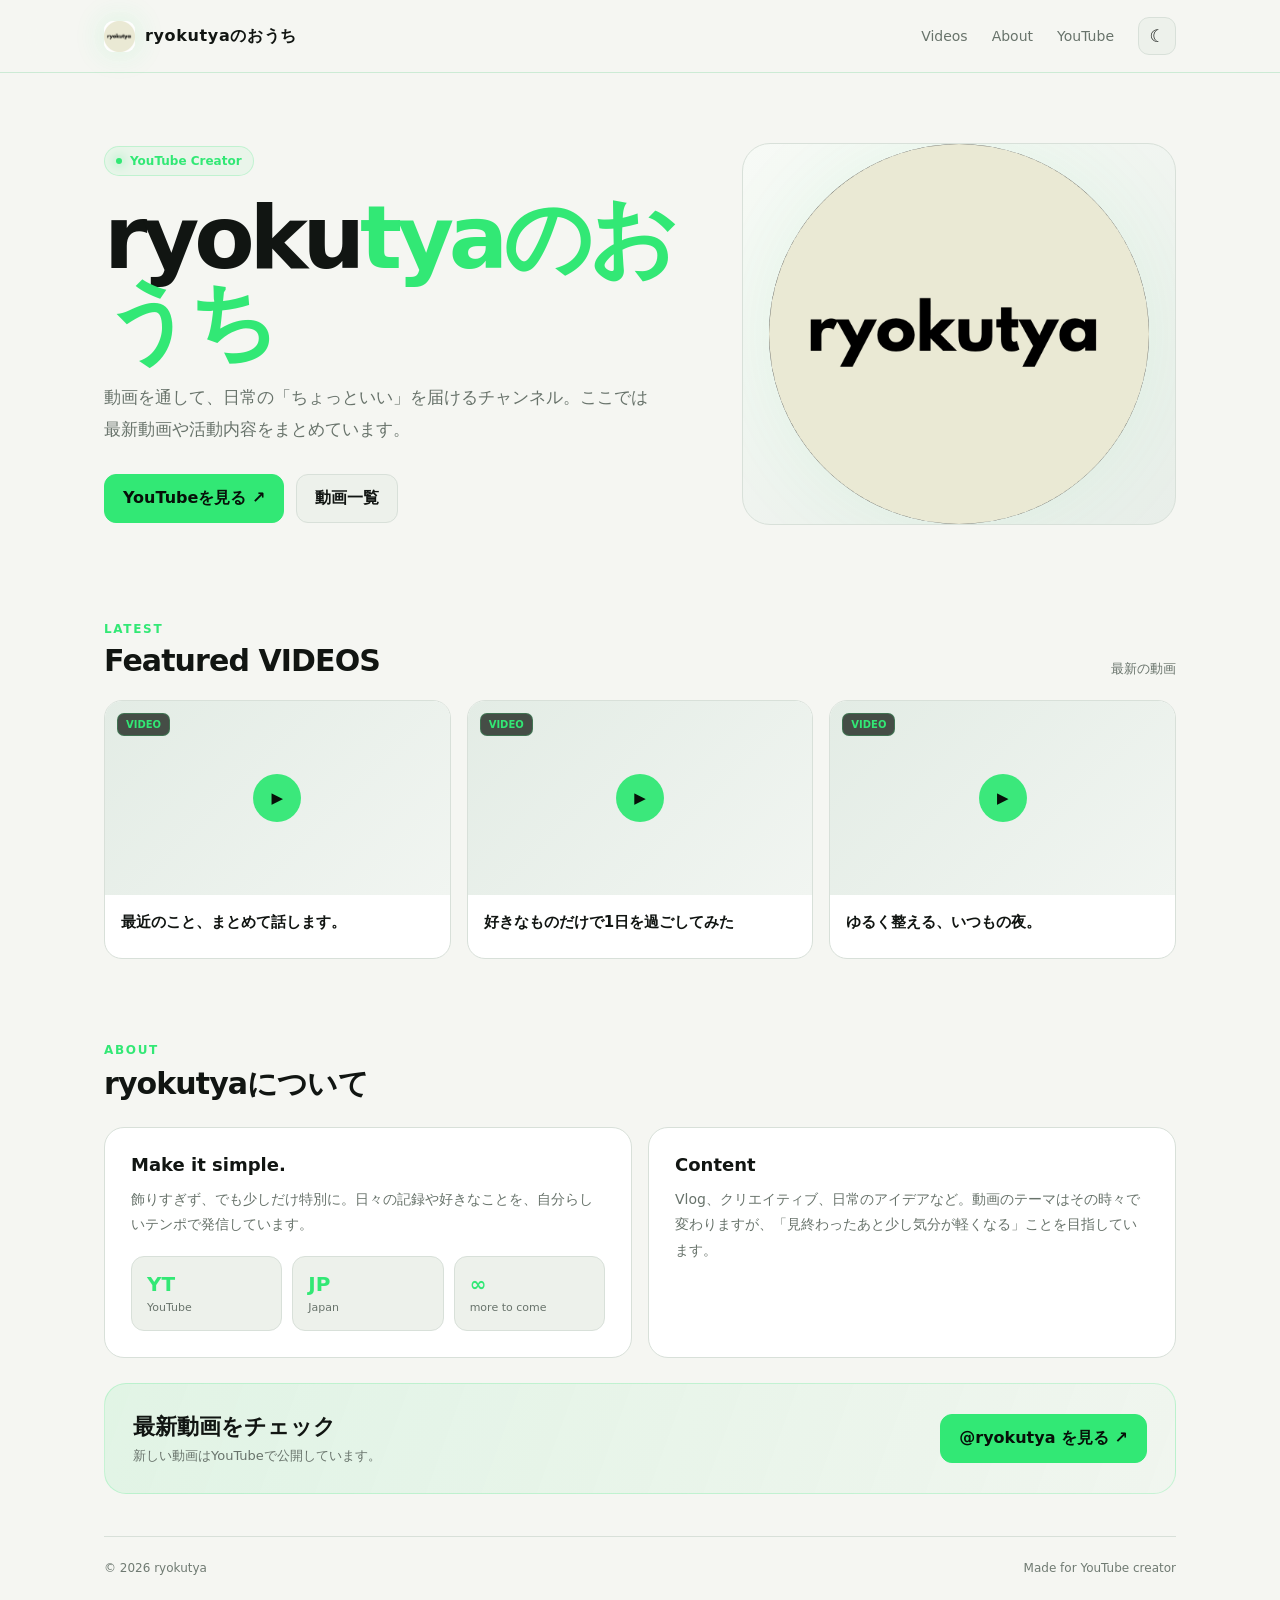
==== index.html @ 17ab6f8a "名前を変更" ====
<!DOCTYPE html>
<html lang="ja">

<head>
    <meta http-equiv="Content-Type" content="text/html; charset=UTF-8">

    <meta name="viewport" content="width=device-width,initial-scale=1">
    <title>ryokutya — YouTube Channel</title>
    <link rel="stylesheet" href="style.css">
</head>

<body class="light">
    <div class="app">
        <header>
            <nav class="nav"><a class="brand"
                    href="#top"><span
                        class="mark"><img alt="ryokutya" src="icon-black.png"></span><span>ryokutyaのおうち</span></a>
                <div class="navlinks"><a
                        href="#videos">Videos</a><a
                        href="#about">About</a><a
                        href="#subscribe">YouTube</a><button
                        class="theme-toggle" id="themeToggle" aria-label="ダークモードに切り替える"><span class="theme-icon"
                            id="themeIcon">☾</span></button></div>
            </nav>
        </header>
        <main id="top">
            <section class="hero">
                <div>
                    <div class="eyebrow reveal"><span class="dot"></span> YouTube Creator</div>
                    <h1 class="reveal reveal-delay-1">ryoku<span>tyaのおうち</span></h1>
                    <p class="lead reveal reveal-delay-2">動画を通して、日常の「ちょっといい」を届けるチャンネル。ここでは最新動画や活動内容をまとめています。
                    </p>
                    <div class="actions reveal reveal-delay-3"><a class="btn primary"
                            href="https://www.youtube.com/channel/UCPVfHYzoLzMQmktLtxaW4mQ" target="_blank"
                            rel="noreferrer">YouTubeを見る ↗</a><a class="btn"
                            href="#videos">動画一覧</a>
                    </div>
                </div>
                <div class="visual reveal"><img alt="ryokutya"
                    style="width:min(88%,430px);aspect-ratio:1;display:block;object-fit:contain;border-radius:50%;box-shadow:0 0 90px rgba(50,232,117,.08)"
                    src="icon-black.png">
                </div>
            </section>
            <section id="videos">
                <div class="section-head reveal">
                    <div>
                        <div class="kicker">Latest</div>
                        <h2 class="section-title">Featured VIDEOS</h2>
                    </div><span class="muted">最新の動画</span>
                </div>
                <div class="videos">
                    <article class="card reveal">
                        <div class="thumb"><span class="tag">VIDEO</span></div>
                        <div class="card-body">
                            <h3>最近のこと、まとめて話します。</h3>
                        </div>
                    </article>
                    <article class="card reveal reveal-delay-1">
                        <div class="thumb"><span class="tag">VIDEO</span></div>
                        <div class="card-body">
                            <h3>好きなものだけで1日を過ごしてみた</h3>
                        </div>
                    </article>
                    <article class="card reveal reveal-delay-2">
                        <div class="thumb"><span class="tag">VIDEO</span></div>
                        <div class="card-body">
                            <h3>ゆるく整える、いつもの夜。</h3>
                        </div>
                    </article>
                </div>
            </section>
            <section id="about">
                <div class="section-head reveal">
                    <div>
                        <div class="kicker">About</div>
                        <h2 class="section-title">ryokutyaについて</h2>
                    </div>
                </div>
                <div class="about">
                    <div class="panel reveal">
                        <h3>Make it simple.</h3>
                        <p>飾りすぎず、でも少しだけ特別に。日々の記録や好きなことを、自分らしいテンポで発信しています。</p>
                        <div class="stats">
                            <div class="stat"><strong>YT</strong><span>YouTube</span></div>
                            <div class="stat"><strong>JP</strong><span>Japan</span></div>
                            <div class="stat"><strong>∞</strong><span>more to come</span></div>
                        </div>
                    </div>
                    <div class="panel reveal reveal-delay-1">
                        <h3>Content</h3>
                        <p>Vlog、クリエイティブ、日常のアイデアなど。動画のテーマはその時々で変わりますが、「見終わったあと少し気分が軽くなる」ことを目指しています。</p>
                    </div>
                </div>
                <div class="cta reveal" id="subscribe">
                    <div>
                        <h2>最新動画をチェック</h2>
                        <p>新しい動画はYouTubeで公開しています。</p>
                    </div><a class="btn primary" href="https://www.youtube.com/channel/UCPVfHYzoLzMQmktLtxaW4mQ"
                        target="_blank" rel="noreferrer">@ryokutya を見る ↗</a>
                </div>
            </section>
            <footer><span>© 2026 ryokutya</span><span>Made for YouTube creator</span></footer>
        </main>
    </div>
    <script src="script.js"></script>
</body>

</html>
---- style.css ----
:root {
    color-scheme: dark;
    --bg: #080b09;
    --surface: #0e1310;
    --surface2: #141a16;
    --text: #f2f5f2;
    --muted: #9aa59d;
    --green: #32e875;
    --border: #243128
}

body.light {
    color-scheme: light;
    --bg: #f5f6f2;
    --surface: #ffffff;
    --surface2: #edf1eb;
    --text: #111512;
    --muted: #68736b;
    --border: #d8e0d9
}

body.light header {
    background: rgba(245, 246, 242, .88);
    border-bottom-color: rgba(25, 185, 87, .18)
}

body.light .visual {
    background: radial-gradient(circle at 50% 40%, rgba(50, 232, 117, .18), transparent 43%), linear-gradient(145deg, #f7faf6, #e8eee9)
}

body.light .thumb {
    background: linear-gradient(135deg, #e3ece5, #f1f5f1)
}

* {
    box-sizing: border-box
}

html {
    scroll-behavior: smooth
}

body {
    margin: 0;
    background: var(--bg);
    color: var(--text);
    font-family: "Noto Sans JP", system-ui, -apple-system, BlinkMacSystemFont, "Segoe UI", sans-serif;
    transition: background-color .35s, color .35s
}

button,
a {
    font: inherit
}

a {
    color: inherit;
    text-decoration: none
}

.app {
    min-height: 100vh;
    background: var(--bg);
    transition: background-color .35s
}

header {
    position: sticky;
    top: 0;
    z-index: 10;
    border-bottom: 1px solid rgba(50, 232, 117, .13);
    background: rgba(8, 11, 9, .88);
    backdrop-filter: blur(18px)
}

.nav {
    max-width: 1120px;
    margin: auto;
    height: 72px;
    padding: 0 24px;
    display: flex;
    align-items: center;
    justify-content: space-between
}

.brand {
    display: flex;
    align-items: center;
    gap: 10px;
    font-weight: 800;
    letter-spacing: .04em
}

.mark {
    width: 31px;
    height: 31px;
    border-radius: 9px;
    overflow: hidden;
    display: block;
    box-shadow: 0 0 30px rgba(50, 232, 117, .18)
}

.mark img {
    width: 100%;
    height: 100%;
    display: block;
    object-fit: cover
}

.navlinks {
    display: flex;
    align-items: center;
    gap: 24px;
    color: var(--muted);
    font-size: 14px
}

.navlinks a:hover {
    color: var(--text)
}

.theme-toggle {
    width: 38px;
    height: 38px;
    padding: 0;
    border: 1px solid var(--border);
    border-radius: 11px;
    background: var(--surface2);
    color: var(--text);
    display: grid;
    place-items: center;
    cursor: pointer;
    transition: .2s
}

.theme-toggle:hover {
    border-color: var(--green);
    transform: translateY(-2px)
}

.theme-icon {
    font-size: 17px;
    line-height: 1
}

main {
    max-width: 1120px;
    margin: auto;
    padding: 0 24px 70px
}

.hero {
    min-height: 500px;
    display: grid;
    grid-template-columns: 1.15fr .85fr;
    gap: 50px;
    align-items: center;
    padding: 70px 0 55px
}

.eyebrow {
    display: inline-flex;
    align-items: center;
    gap: 8px;
    padding: 7px 11px;
    border: 1px solid rgba(50, 232, 117, .22);
    background: rgba(50, 232, 117, .06);
    border-radius: 999px;
    color: var(--green);
    font-size: 12px;
    font-weight: 700
}

.dot {
    width: 6px;
    height: 6px;
    border-radius: 50%;
    background: var(--green);
    box-shadow: 0 0 12px var(--green)
}

h1 {
    font-size: 88px;
    line-height: .95;
    letter-spacing: -.06em;
    margin: 20px 0 18px
}

h1 span {
    color: var(--green)
}

.lead {
    max-width: 560px;
    color: var(--muted);
    font-size: 17px;
    line-height: 1.9;
    margin: 0 0 28px
}

.actions {
    display: flex;
    gap: 12px;
    flex-wrap: wrap
}

.btn {
    padding: 13px 18px;
    border-radius: 12px;
    border: 1px solid var(--border);
    background: var(--surface2);
    font-weight: 700;
    cursor: pointer;
    transition: .2s
}

.btn.primary {
    background: var(--green);
    color: #071009;
    border-color: var(--green)
}

.btn:hover {
    transform: translateY(-2px);
    border-color: var(--green)
}

.visual {
    position: relative;
    min-height: 350px;
    border: 1px solid var(--border);
    border-radius: 28px;
    background: radial-gradient(circle at 50% 40%, rgba(50, 232, 117, .16), transparent 43%), linear-gradient(145deg, #101711, #090c0a);
    overflow: hidden;
    display: grid;
    place-items: center
}

section {
    padding: 42px 0
}

.section-head {
    display: flex;
    justify-content: space-between;
    align-items: end;
    margin-bottom: 22px
}

.kicker {
    color: var(--green);
    font-size: 12px;
    font-weight: 800;
    letter-spacing: .14em;
    text-transform: uppercase
}

.section-title {
    font-size: 30px;
    margin: 7px 0 0;
    letter-spacing: -.03em
}

.muted {
    color: var(--muted);
    font-size: 13px
}

.videos {
    display: grid;
    grid-template-columns: repeat(3, 1fr);
    gap: 16px
}

.card {
    border: 1px solid var(--border);
    border-radius: 18px;
    background: var(--surface);
    overflow: hidden;
    transition: .2s
}

.card:hover {
    transform: translateY(-3px);
    border-color: rgba(50, 232, 117, .45)
}

.thumb {
    aspect-ratio: 16/9;
    background: linear-gradient(135deg, #172119, #0b100d);
    position: relative;
    display: grid;
    place-items: center
}

.thumb:after {
    content: "▶";
    width: 48px;
    height: 48px;
    border-radius: 50%;
    display: grid;
    place-items: center;
    background: rgba(50, 232, 117, .95);
    color: #071009;
    font-size: 15px
}

.tag {
    position: absolute;
    left: 12px;
    top: 12px;
    padding: 5px 8px;
    border-radius: 7px;
    background: rgba(7, 16, 9, .72);
    border: 1px solid rgba(50, 232, 117, .25);
    color: var(--green);
    font-size: 10px;
    font-weight: 800
}

.card-body {
    padding: 16px
}

.card h3 {
    font-size: 15px;
    line-height: 1.55;
    margin: 0 0 7px
}

.card p {
    margin: 0;
    color: var(--muted);
    font-size: 12px
}

.about {
    display: grid;
    grid-template-columns: 1fr 1fr;
    gap: 16px
}

.panel {
    border: 1px solid var(--border);
    border-radius: 20px;
    padding: 26px;
    background: var(--surface)
}

.panel h3 {
    margin: 0 0 12px;
    font-size: 18px
}

.panel p {
    color: var(--muted);
    line-height: 1.85;
    font-size: 14px;
    margin: 0
}

.stats {
    display: grid;
    grid-template-columns: repeat(3, 1fr);
    gap: 10px;
    margin-top: 18px
}

.stat {
    padding: 15px;
    border-radius: 13px;
    background: var(--surface2);
    border: 1px solid var(--border)
}

.stat strong {
    display: block;
    font-size: 20px;
    color: var(--green)
}

.stat span {
    font-size: 11px;
    color: var(--muted)
}

.cta {
    margin-top: 25px;
    padding: 28px;
    border-radius: 22px;
    border: 1px solid rgba(50, 232, 117, .22);
    background: linear-gradient(110deg, rgba(50, 232, 117, .1), rgba(50, 232, 117, .025));
    display: flex;
    justify-content: space-between;
    align-items: center;
    gap: 20px
}

.cta h2 {
    margin: 0 0 5px;
    font-size: 22px
}

.cta p {
    margin: 0;
    color: var(--muted);
    font-size: 13px
}

footer {
    border-top: 1px solid var(--border);
    padding: 24px 0;
    color: #6f7a72;
    font-size: 12px;
    display: flex;
    justify-content: space-between
}

.reveal {
    opacity: 0;
    transform: translateY(28px);
    transition: opacity .7s ease, transform .7s cubic-bezier(.22, 1, .36, 1)
}

.reveal.is-visible {
    opacity: 1;
    transform: translateY(0)
}

.reveal-delay-1 {
    transition-delay: .08s
}

.reveal-delay-2 {
    transition-delay: .16s
}

.reveal-delay-3 {
    transition-delay: .24s
}

@media(prefers-reduced-motion:reduce) {
    .reveal {
        opacity: 1;
        transform: none;
        transition: none
    }
}

@media(max-width:760px) {
    .nav {
        height: auto;
        padding-top: 12px;
        padding-bottom: 12px;
        flex-direction: column;
        align-items: stretch;
        gap: 10px
    }

    .navlinks {
        display: flex;
        justify-content: space-between;
        gap: 12px;
        font-size: 13px
    }

    .hero {
        grid-template-columns: 1fr;
        min-height: 0;
        gap: 28px;
        padding: 48px 0 36px
    }

    .visual {
        display: none
    }

    .videos {
        grid-template-columns: repeat(2, minmax(0, 1fr))
    }

    .about {
        grid-template-columns: 1fr
    }

    .cta {
        align-items: flex-start;
        flex-direction: column
    }

    main {
        padding: 0 17px 45px
    }

    .nav {
        padding: 0 17px
    }

    .stats {
        grid-template-columns: 1fr 1fr 1fr
    }
}

@media(max-width:560px) {
    h1 {
        font-size: 56px
    }

    .videos {
        grid-template-columns: 1fr
    }

    .section-head {
        align-items: flex-start;
        gap: 12px
    }

    .section-title {
        font-size: 25px
    }

    .muted {
        white-space: nowrap
    }

    .cta {
        padding: 22px
    }

    footer {
        flex-direction: column;
        gap: 8px
    }
}

@media(max-width:380px) {
    .navlinks {
        gap: 8px;
        font-size: 12px
    }

    h1 {
        font-size: 48px
    }

    .btn {
        padding: 12px 14px
    }

    .panel {
        padding: 20px
    }
}
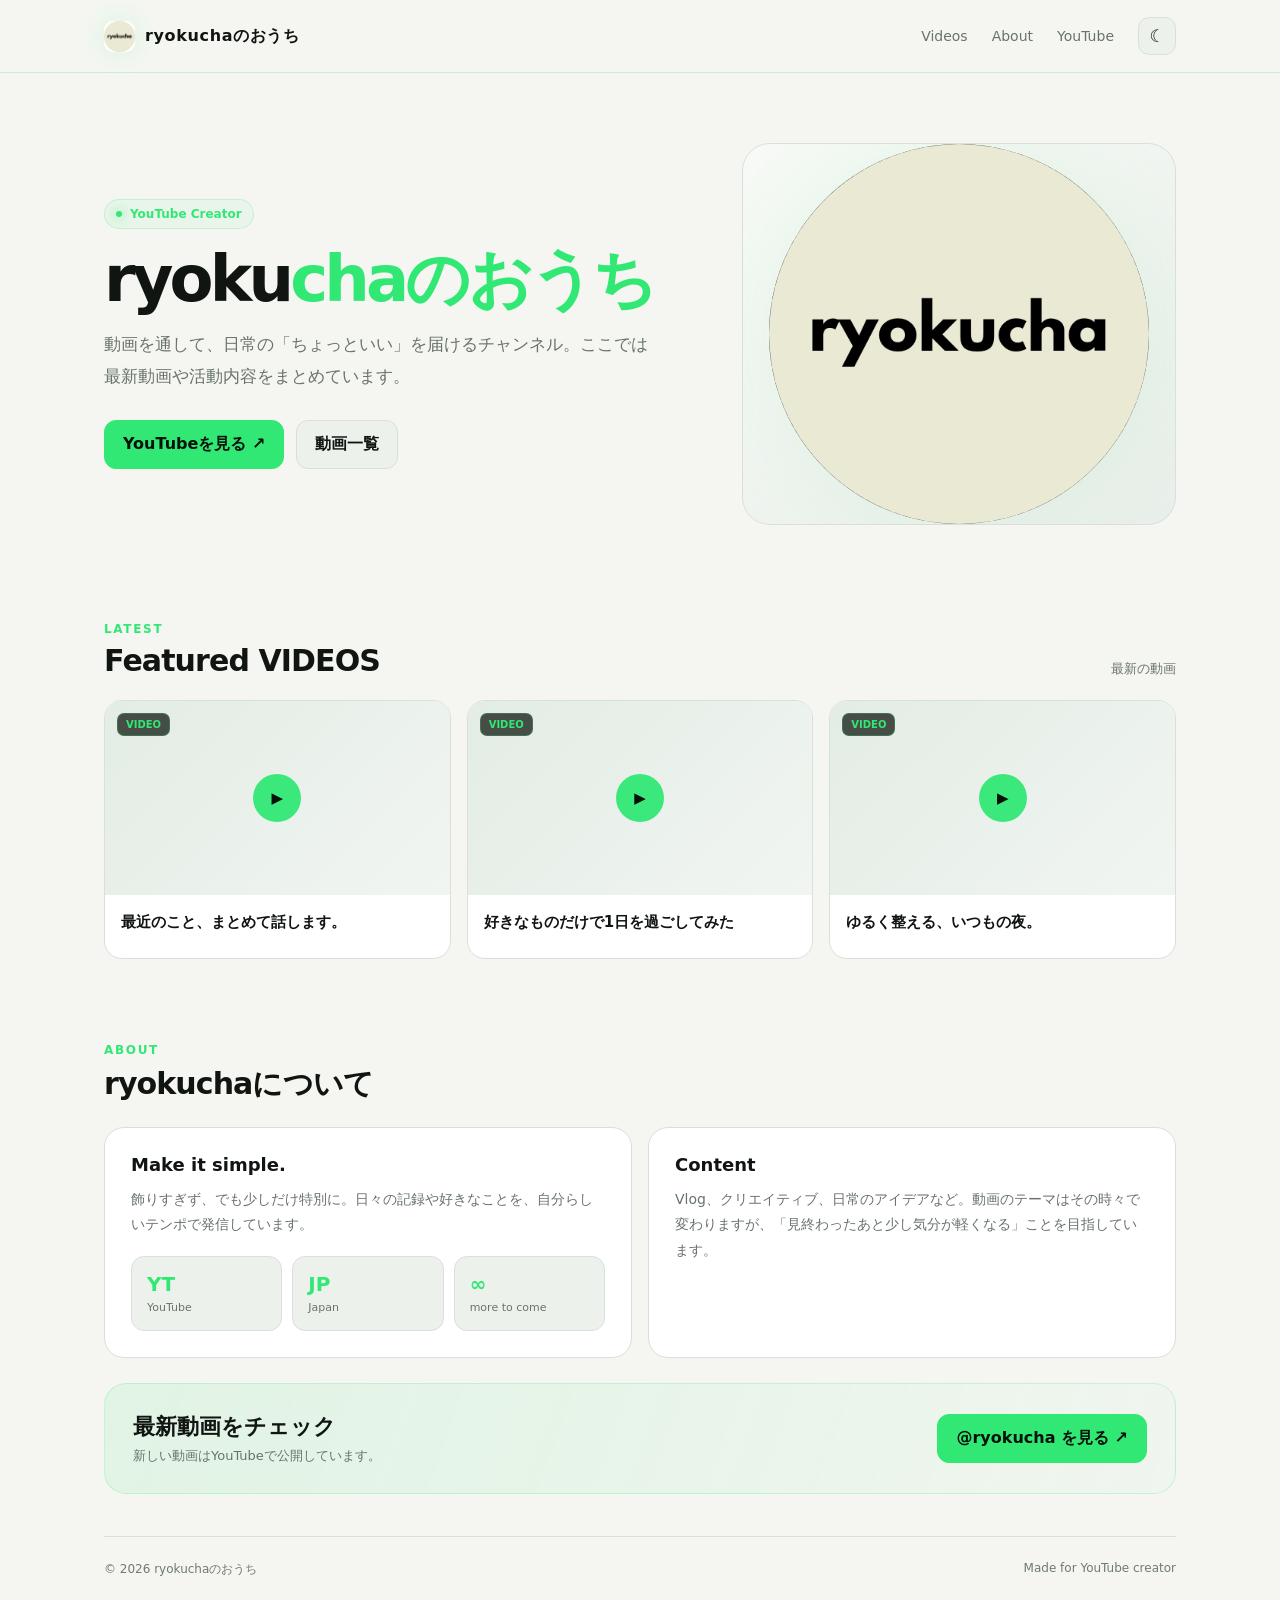
==== commit 4b6c8a12: "名前を修正" ====
--- a/index.html
+++ b/index.html
@@ -5,7 +5,7 @@
     <meta http-equiv="Content-Type" content="text/html; charset=UTF-8">
 
     <meta name="viewport" content="width=device-width,initial-scale=1">
-    <title>ryokutya — YouTube Channel</title>
+    <title>ryokucha — YouTube Channel</title>
     <link rel="stylesheet" href="style.css">
 </head>
 
@@ -14,7 +14,7 @@
         <header>
             <nav class="nav"><a class="brand"
                     href="#top"><span
-                        class="mark"><img alt="ryokutya" src="icon-black.png"></span><span>ryokutyaのおうち</span></a>
+                        class="mark"><img alt="ryokucha" src="icon-black.png"></span><span>ryokuchaのおうち</span></a>
                 <div class="navlinks"><a
                         href="#videos">Videos</a><a
                         href="#about">About</a><a
@@ -27,7 +27,7 @@
             <section class="hero">
                 <div>
                     <div class="eyebrow reveal"><span class="dot"></span> YouTube Creator</div>
-                    <h1 class="reveal reveal-delay-1">ryoku<span>tyaのおうち</span></h1>
+                    <h1 class="reveal reveal-delay-1">ryoku<span>chaのおうち</span></h1>
                     <p class="lead reveal reveal-delay-2">動画を通して、日常の「ちょっといい」を届けるチャンネル。ここでは最新動画や活動内容をまとめています。
                     </p>
                     <div class="actions reveal reveal-delay-3"><a class="btn primary"
@@ -36,7 +36,7 @@
                             href="#videos">動画一覧</a>
                     </div>
                 </div>
-                <div class="visual reveal"><img alt="ryokutya"
+                <div class="visual reveal"><img alt="ryokucha"
                     style="width:min(88%,430px);aspect-ratio:1;display:block;object-fit:contain;border-radius:50%;box-shadow:0 0 90px rgba(50,232,117,.08)"
                     src="icon-black.png">
                 </div>
@@ -73,7 +73,7 @@
                 <div class="section-head reveal">
                     <div>
                         <div class="kicker">About</div>
-                        <h2 class="section-title">ryokutyaについて</h2>
+                        <h2 class="section-title">ryokuchaについて</h2>
                     </div>
                 </div>
                 <div class="about">
@@ -96,10 +96,10 @@
                         <h2>最新動画をチェック</h2>
                         <p>新しい動画はYouTubeで公開しています。</p>
                     </div><a class="btn primary" href="https://www.youtube.com/channel/UCPVfHYzoLzMQmktLtxaW4mQ"
-                        target="_blank" rel="noreferrer">@ryokutya を見る ↗</a>
+                        target="_blank" rel="noreferrer">@ryokucha を見る ↗</a>
                 </div>
             </section>
-            <footer><span>© 2026 ryokutya</span><span>Made for YouTube creator</span></footer>
+            <footer><span>© 2026 ryokuchaのおうち</span><span>Made for YouTube creator</span></footer>
         </main>
     </div>
     <script src="script.js"></script>
--- a/style.css
+++ b/style.css
@@ -180,9 +180,10 @@
 }
 
 h1 {
-    font-size: 88px;
+    font-size: 64px;
     line-height: .95;
     letter-spacing: -.06em;
+    white-space: nowrap;
     margin: 20px 0 18px
 }
 
@@ -503,7 +504,7 @@
 
 @media(max-width:560px) {
     h1 {
-        font-size: 56px
+        font-size: 36px
     }
 
     .videos {
@@ -540,7 +541,7 @@
     }
 
     h1 {
-        font-size: 48px
+        font-size: 30px
     }
 
     .btn {
